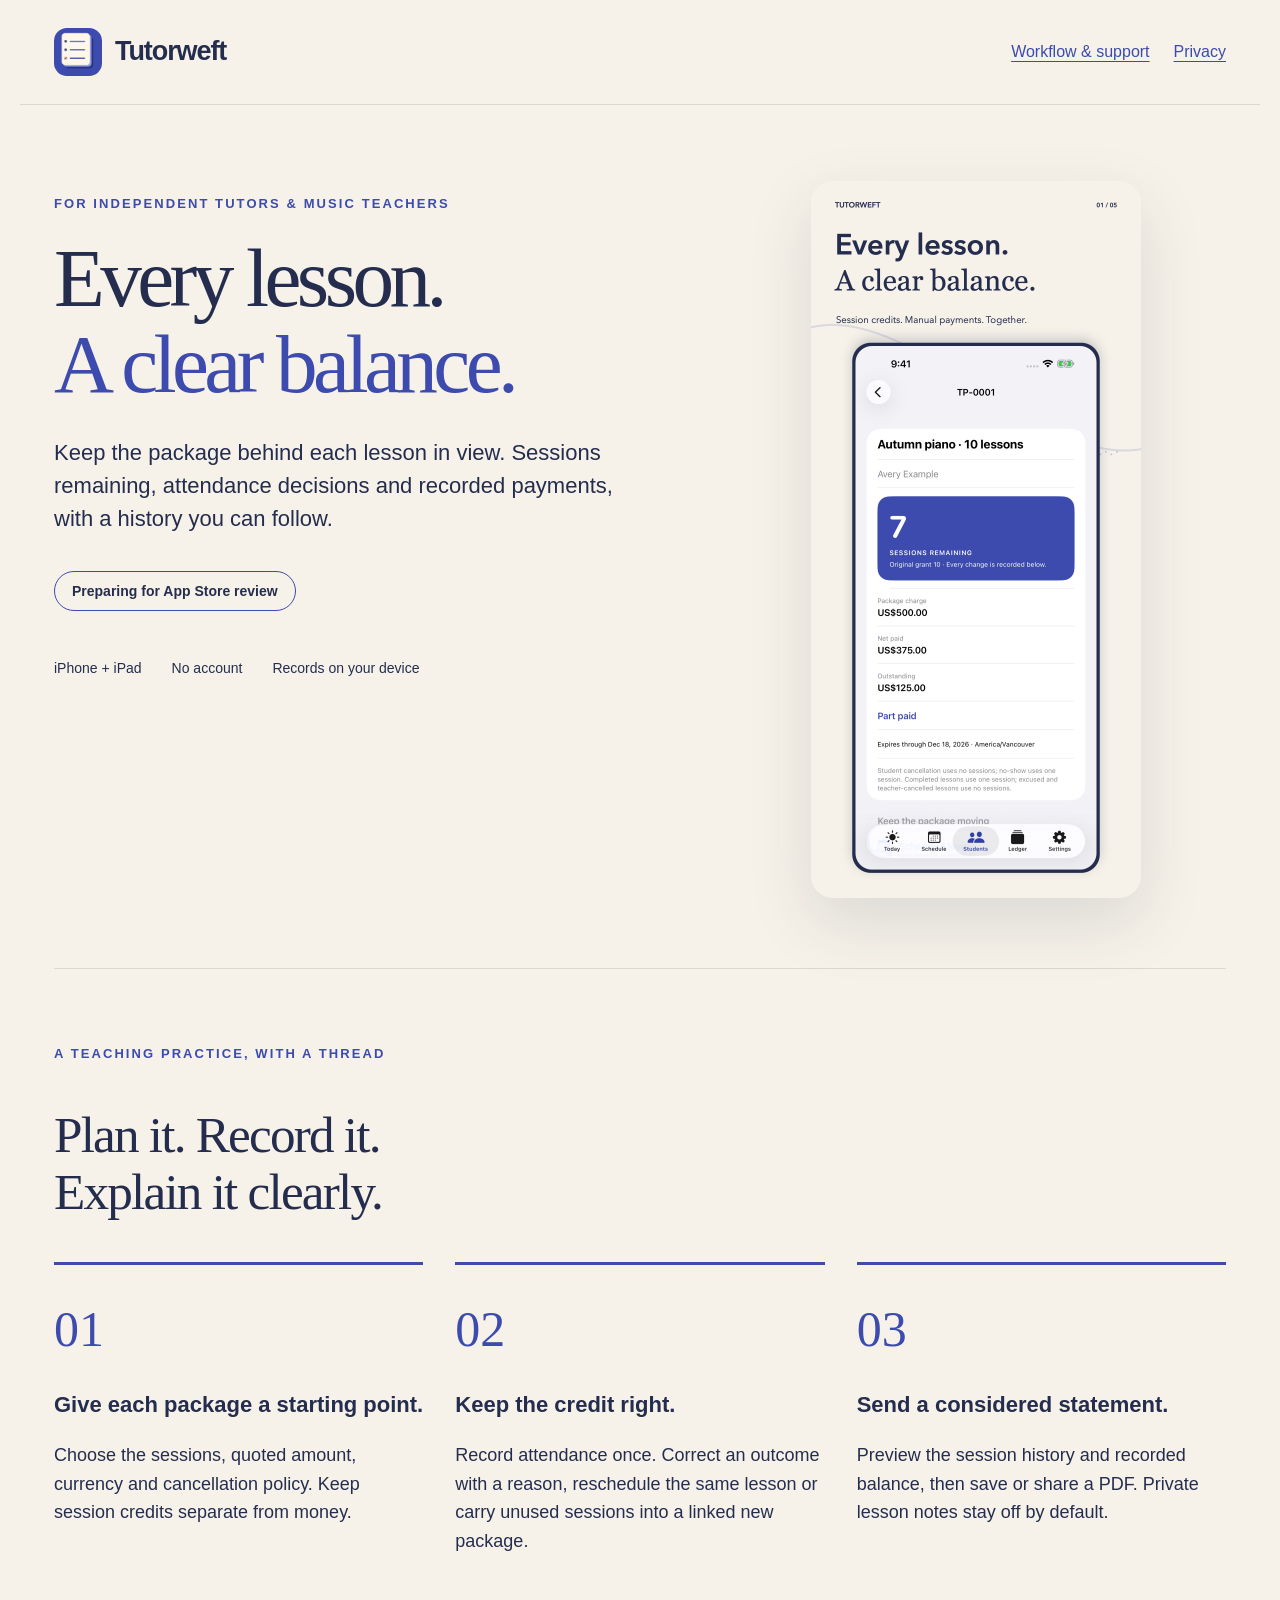
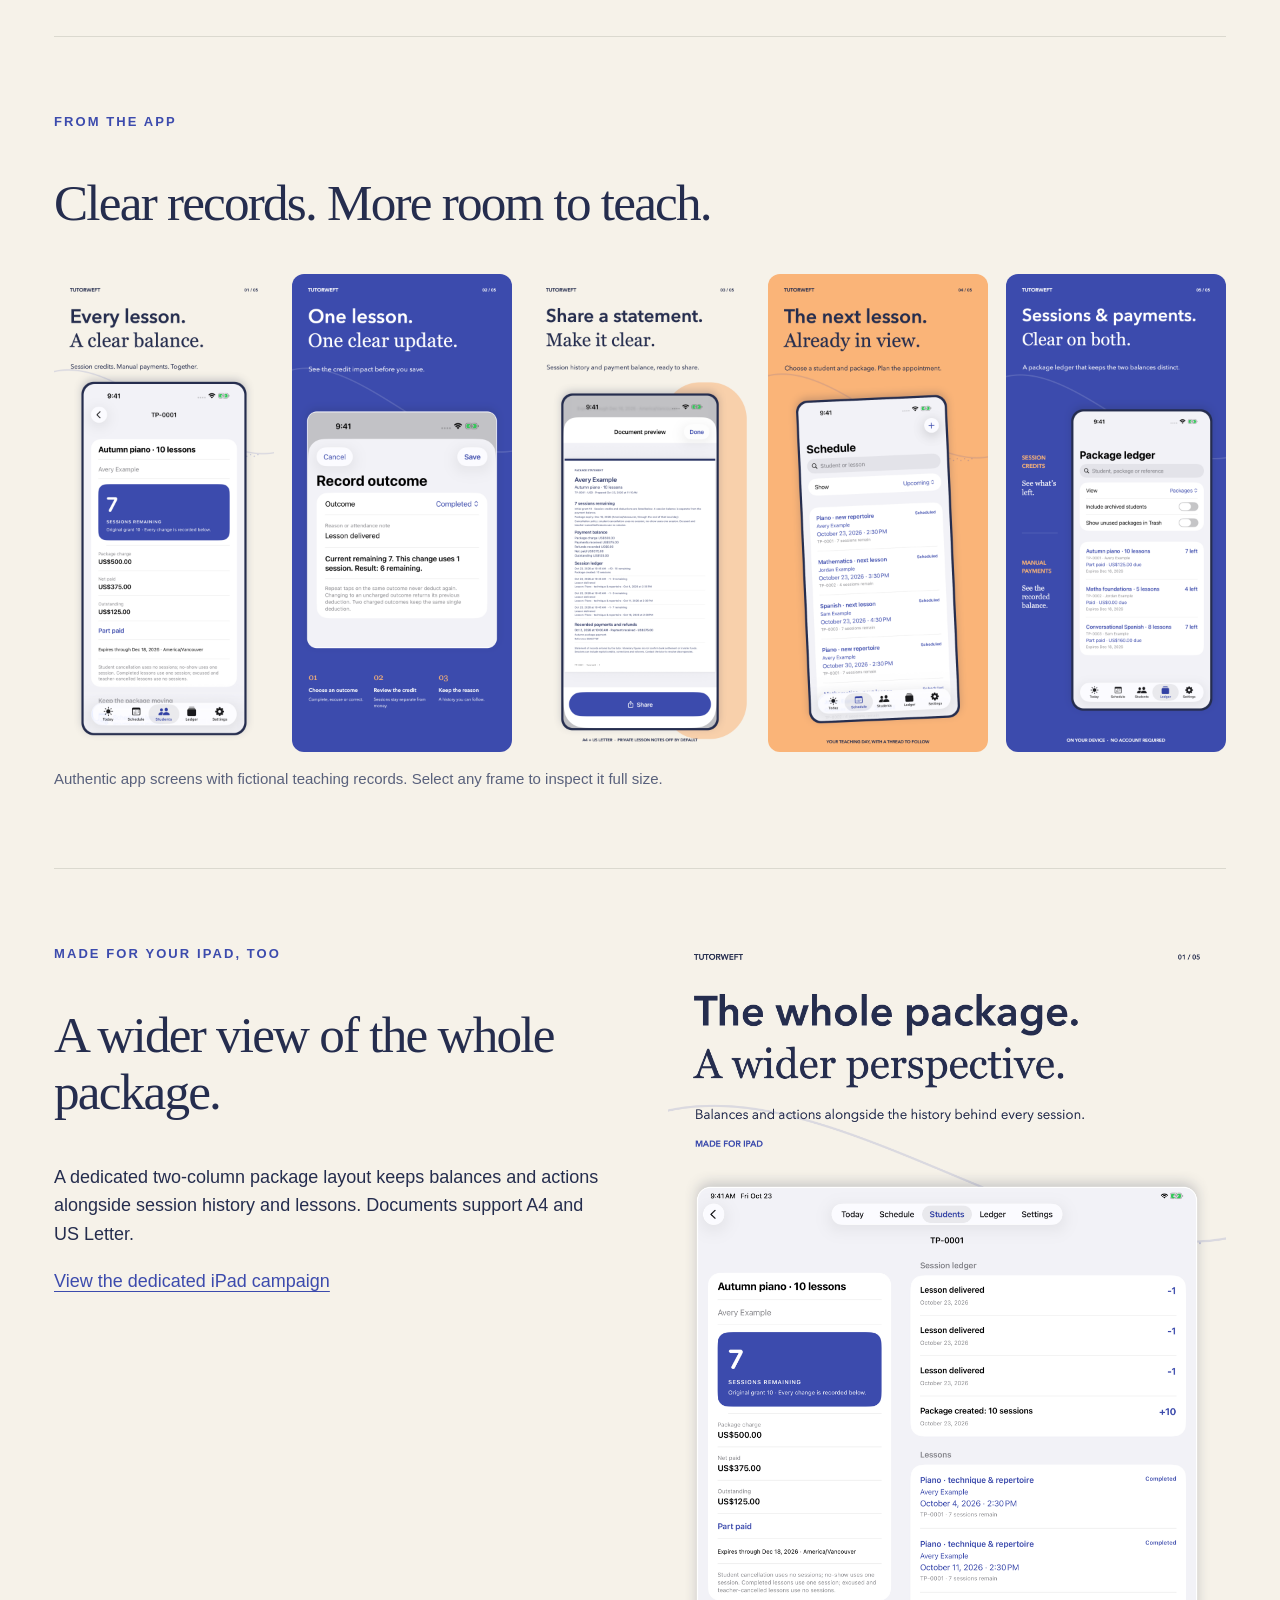
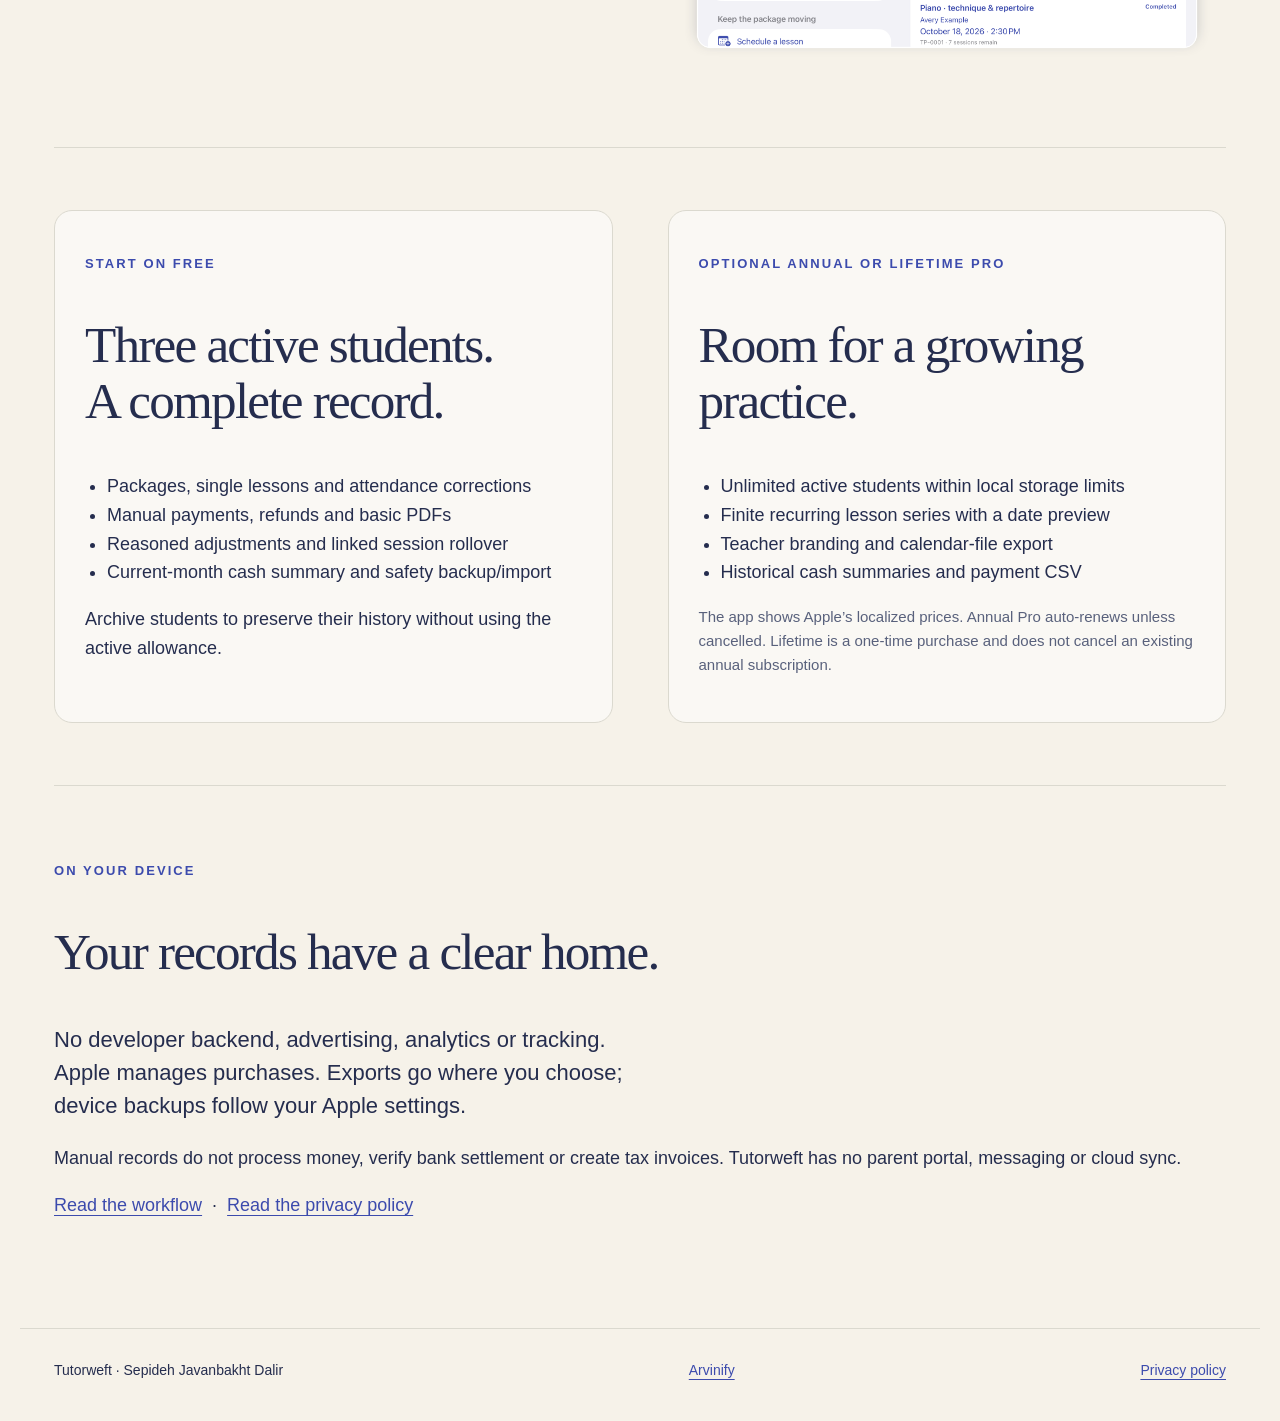
==== index.html @ df99da58 "Publish original Tutorweft campaign, workflow and privacy pages" ====
<!doctype html><html lang="en"><head><meta charset="utf-8"><meta name="viewport" content="width=device-width,initial-scale=1"><meta name="description" content="Lesson packages, session credits and manual payments for independent tutors. Tutorweft keeps a clear history and shares considered PDF statements."><meta property="og:title" content="Tutorweft · Every lesson. A clear balance."><meta property="og:image" content="https://sepidehdalir.github.io/tutorweft/assets/iphone-01.png"><title>Tutorweft · Lesson Packages</title><link rel="stylesheet" href="style.css?v=20261023-2"><link rel="icon" href="assets/icon.png"></head><body><header><a class="brand" href="index.html"><img src="assets/icon.png" width="48" height="48" alt=""><strong>Tutorweft</strong></a><nav aria-label="Main"><a href="support.html">Workflow &amp; support</a><a href="privacy.html">Privacy</a></nav></header><main><section class="hero"><div><p class="eyebrow">For independent tutors &amp; music teachers</p><h1>Every lesson.<br><em>A clear balance.</em></h1><p class="lead">Keep the package behind each lesson in view. Sessions remaining, attendance decisions and recorded payments, with a history you can follow.</p><p class="status" id="availability">Preparing for App Store review</p><div class="promise"><span>iPhone + iPad</span><span>No account</span><span>Records on your device</span></div></div><a href="assets/iphone-01.png" aria-label="View full-size Tutorweft package campaign"><img src="assets/iphone-01.png" alt="Tutorweft shows Avery Example’s package with seven sessions remaining, 375 US dollars recorded paid and 125 outstanding."></a></section><section class="section"><p class="eyebrow">A teaching practice, with a thread</p><h2>Plan it. Record it.<br>Explain it clearly.</h2><div class="trio"><article><span class="number">01</span><h3>Give each package a starting point.</h3><p>Choose the sessions, quoted amount, currency and cancellation policy. Keep session credits separate from money.</p></article><article><span class="number">02</span><h3>Keep the credit right.</h3><p>Record attendance once. Correct an outcome with a reason, reschedule the same lesson or carry unused sessions into a linked new package.</p></article><article><span class="number">03</span><h3>Send a considered statement.</h3><p>Preview the session history and recorded balance, then save or share a PDF. Private lesson notes stay off by default.</p></article></div></section><section class="section"><p class="eyebrow">From the app</p><h2>Clear records. More room to teach.</h2><div class="campaign"><a href="assets/iphone-01.png"><img loading="lazy" src="assets/iphone-01.png" alt="Lesson package balances campaign"></a><a href="assets/iphone-02.png"><img loading="lazy" src="assets/iphone-02.png" alt="Record a lesson outcome with the credit impact visible"></a><a href="assets/iphone-03.png"><img loading="lazy" src="assets/iphone-03.png" alt="Preview and share a package statement PDF"></a><a href="assets/iphone-04.png"><img loading="lazy" src="assets/iphone-04.png" alt="Upcoming lesson schedule"></a><a href="assets/iphone-05.png"><img loading="lazy" src="assets/iphone-05.png" alt="Package ledger with sessions and payment balances"></a></div><p class="muted">Authentic app screens with fictional teaching records. Select any frame to inspect it full size.</p></section><section class="section split"><div><p class="eyebrow">Made for your iPad, too</p><h2>A wider view of the whole package.</h2><p>A dedicated two-column package layout keeps balances and actions alongside session history and lessons. Documents support A4 and US Letter.</p><p><a href="assets/ipad-01.png">View the dedicated iPad campaign</a></p></div><a href="assets/ipad-01.png"><img loading="lazy" src="assets/ipad-01.png" style="max-width:100%;border-radius:18px" alt="Dedicated Tutorweft iPad campaign with the native package workspace"></a></section><section class="section split"><article class="card"><p class="eyebrow">Start on Free</p><h2>Three active students.<br>A complete record.</h2><ul><li>Packages, single lessons and attendance corrections</li><li>Manual payments, refunds and basic PDFs</li><li>Reasoned adjustments and linked session rollover</li><li>Current-month cash summary and safety backup/import</li></ul><p>Archive students to preserve their history without using the active allowance.</p></article><article class="card"><p class="eyebrow">Optional Annual or Lifetime Pro</p><h2>Room for a growing practice.</h2><ul><li>Unlimited active students within local storage limits</li><li>Finite recurring lesson series with a date preview</li><li>Teacher branding and calendar-file export</li><li>Historical cash summaries and payment CSV</li></ul><p class="muted">The app shows Apple’s localized prices. Annual Pro auto-renews unless cancelled. Lifetime is a one-time purchase and does not cancel an existing annual subscription.</p></article></section><section class="section"><p class="eyebrow">On your device</p><h2>Your records have a clear home.</h2><p class="lead">No developer backend, advertising, analytics or tracking. Apple manages purchases. Exports go where you choose; device backups follow your Apple settings.</p><p>Manual records do not process money, verify bank settlement or create tax invoices. Tutorweft has no parent portal, messaging or cloud sync.</p><p><a href="support.html">Read the workflow</a> &nbsp;·&nbsp; <a href="privacy.html">Read the privacy policy</a></p></section></main><footer><span>Tutorweft · Sepideh Javanbakht Dalir</span><a href="https://www.arvinify.com">Arvinify</a><a href="privacy.html">Privacy policy</a></footer></body></html>
---- style.css ----
:root{--paper:#f6f2e9;--ink:#252d4e;--indigo:#3c4bad;--apricot:#fab478;--line:#dbd9cf}*{box-sizing:border-box}body{margin:0;background:var(--paper);color:var(--ink);font:18px/1.6 -apple-system,BlinkMacSystemFont,'Segoe UI',sans-serif}a{color:var(--indigo);text-underline-offset:4px}a:focus-visible,button:focus-visible{outline:3px solid #ad5628;outline-offset:5px}header,main,footer{max-width:1240px;margin:auto;padding:28px 34px}header{display:flex;align-items:center;justify-content:space-between;gap:22px;border-bottom:1px solid var(--line)}.brand{display:flex;align-items:center;gap:13px;color:var(--ink);text-decoration:none;letter-spacing:-.04em;font-size:27px}.brand img{border-radius:13px}nav{display:flex;gap:24px;flex-wrap:wrap}nav a{font-size:16px}.hero{display:grid;grid-template-columns:1.2fr 1fr;align-items:start;gap:70px;padding-top:48px;padding-bottom:70px}.eyebrow{font-size:13px;letter-spacing:.16em;text-transform:uppercase;font-weight:750;color:var(--indigo)}h1{font:normal clamp(50px,6.5vw,94px)/1.04 Georgia,serif;letter-spacing:-.055em;margin:20px 0 28px}h1 em{font-style:normal;color:var(--indigo)}.lead{font-size:22px;max-width:600px;line-height:1.5}.status{display:inline-block;border:1px solid var(--indigo);border-radius:99px;padding:8px 17px;font-size:14px;font-weight:650}.hero img{display:block;width:100%;max-width:330px;margin:auto;border-radius:22px;box-shadow:0 24px 65px #252d4e21}.promise{display:flex;gap:30px;flex-wrap:wrap;font-size:14px;margin-top:32px}.section{padding-top:62px;padding-bottom:62px;border-top:1px solid var(--line)}h2{font:normal clamp(33px,4vw,54px)/1.1 Georgia,serif;letter-spacing:-.035em;max-width:850px}h3{font-size:22px;line-height:1.25}.trio{display:grid;grid-template-columns:repeat(3,1fr);gap:32px}.number{font-family:Georgia,serif;color:var(--indigo);font-size:50px}.trio article{border-top:3px solid var(--indigo);padding-top:24px}.campaign{display:grid;grid-template-columns:repeat(5,1fr);gap:18px;align-items:start}.campaign a{display:block}.campaign img{display:block;width:100%;border-radius:12px}.muted{font-size:15px;color:#59617c}.split{display:grid;grid-template-columns:1fr 1fr;gap:55px}.card{padding:30px;border:1px solid var(--line);border-radius:18px;background:#fff8}.card ul{padding-left:22px}.document{max-width:870px;padding-top:55px;padding-bottom:85px}.document h1{font-size:62px}.document h2{font-size:31px;margin-top:42px}.document p,.document li{max-width:790px}.document ul{padding-left:25px}footer{display:flex;justify-content:space-between;gap:20px;flex-wrap:wrap;border-top:1px solid var(--line);font-size:14px;padding-top:30px;padding-bottom:40px}@media(max-width:800px){header,main,footer{padding-left:22px;padding-right:22px}.hero{grid-template-columns:1fr;gap:35px;padding-top:40px}.hero img{max-width:350px}.trio,.split{grid-template-columns:1fr;gap:28px}.campaign{grid-template-columns:repeat(2,1fr)}.campaign a:last-child{grid-column:span 2;max-width:47%;margin:auto}.section{padding-top:40px;padding-bottom:40px}nav{gap:15px}.brand{font-size:22px}header{align-items:flex-start}.document h1{font-size:48px}}@media(prefers-reduced-motion:reduce){*{scroll-behavior:auto!important}}
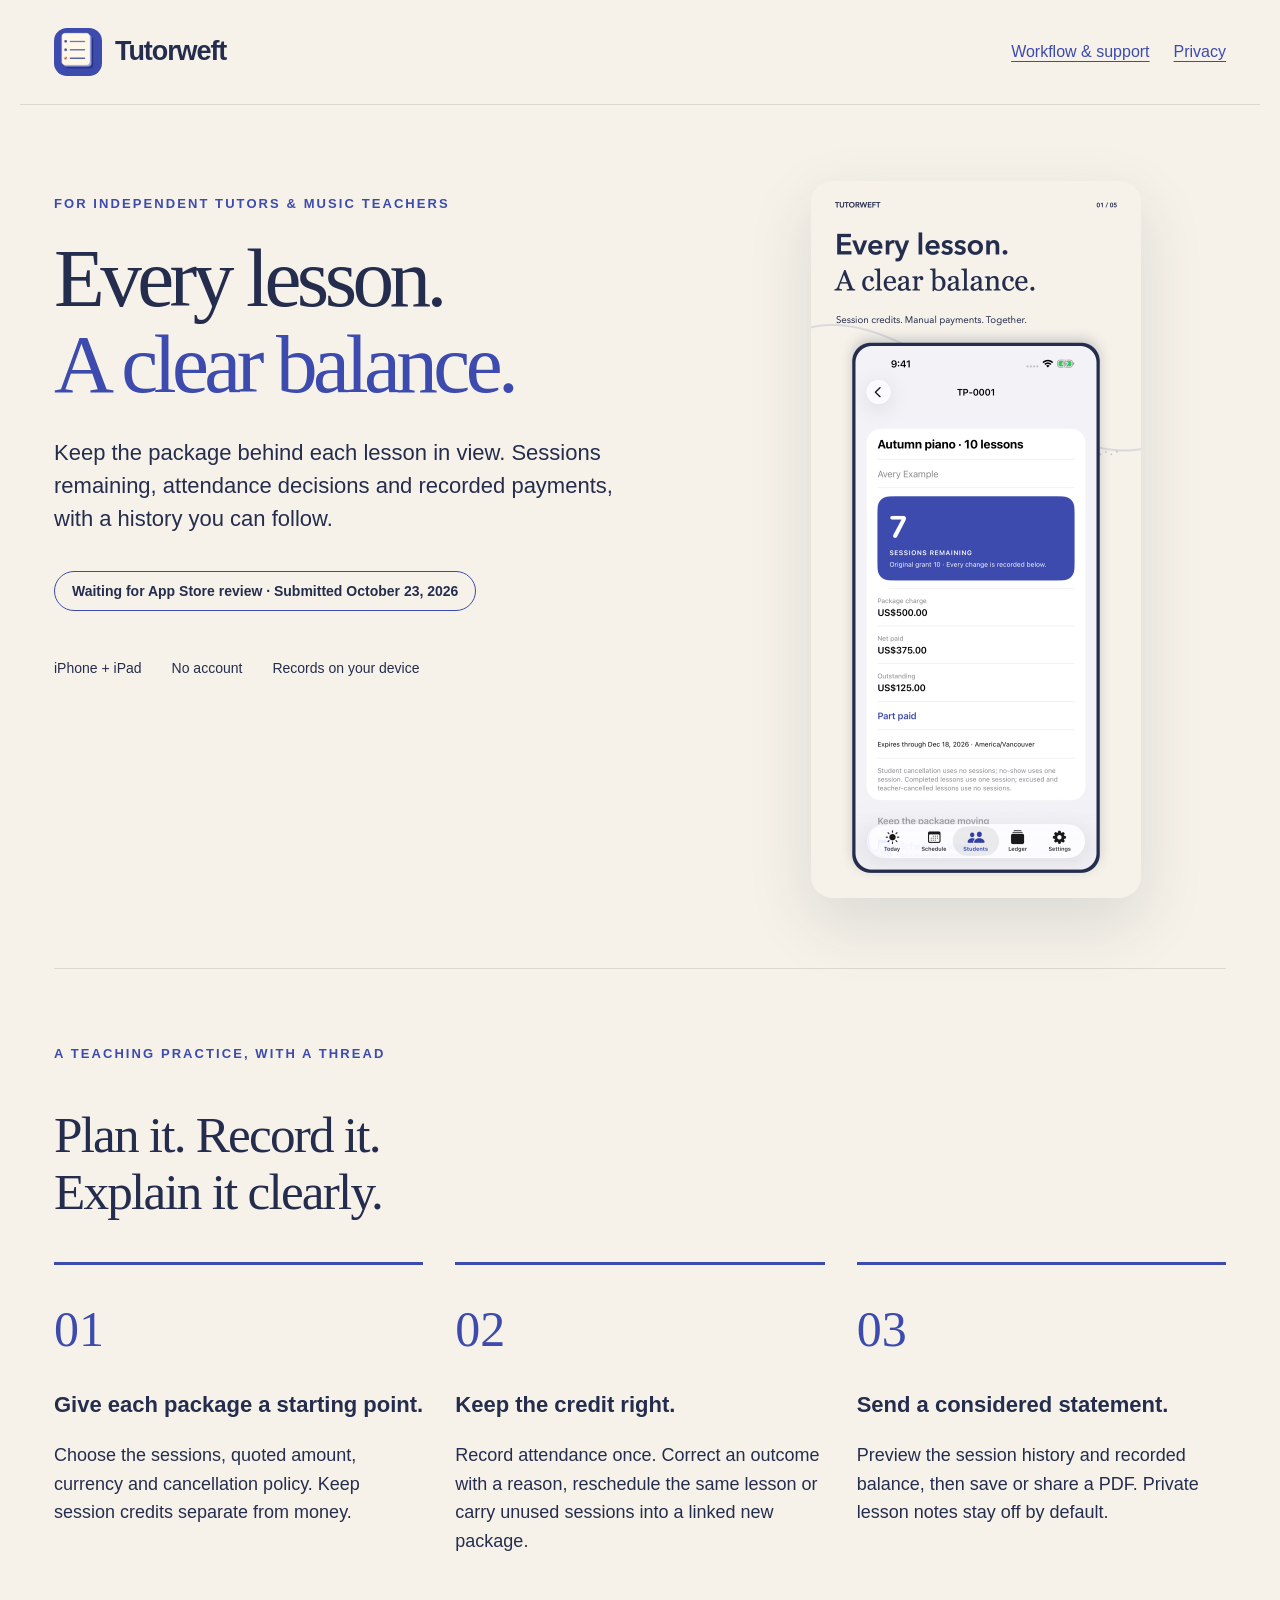
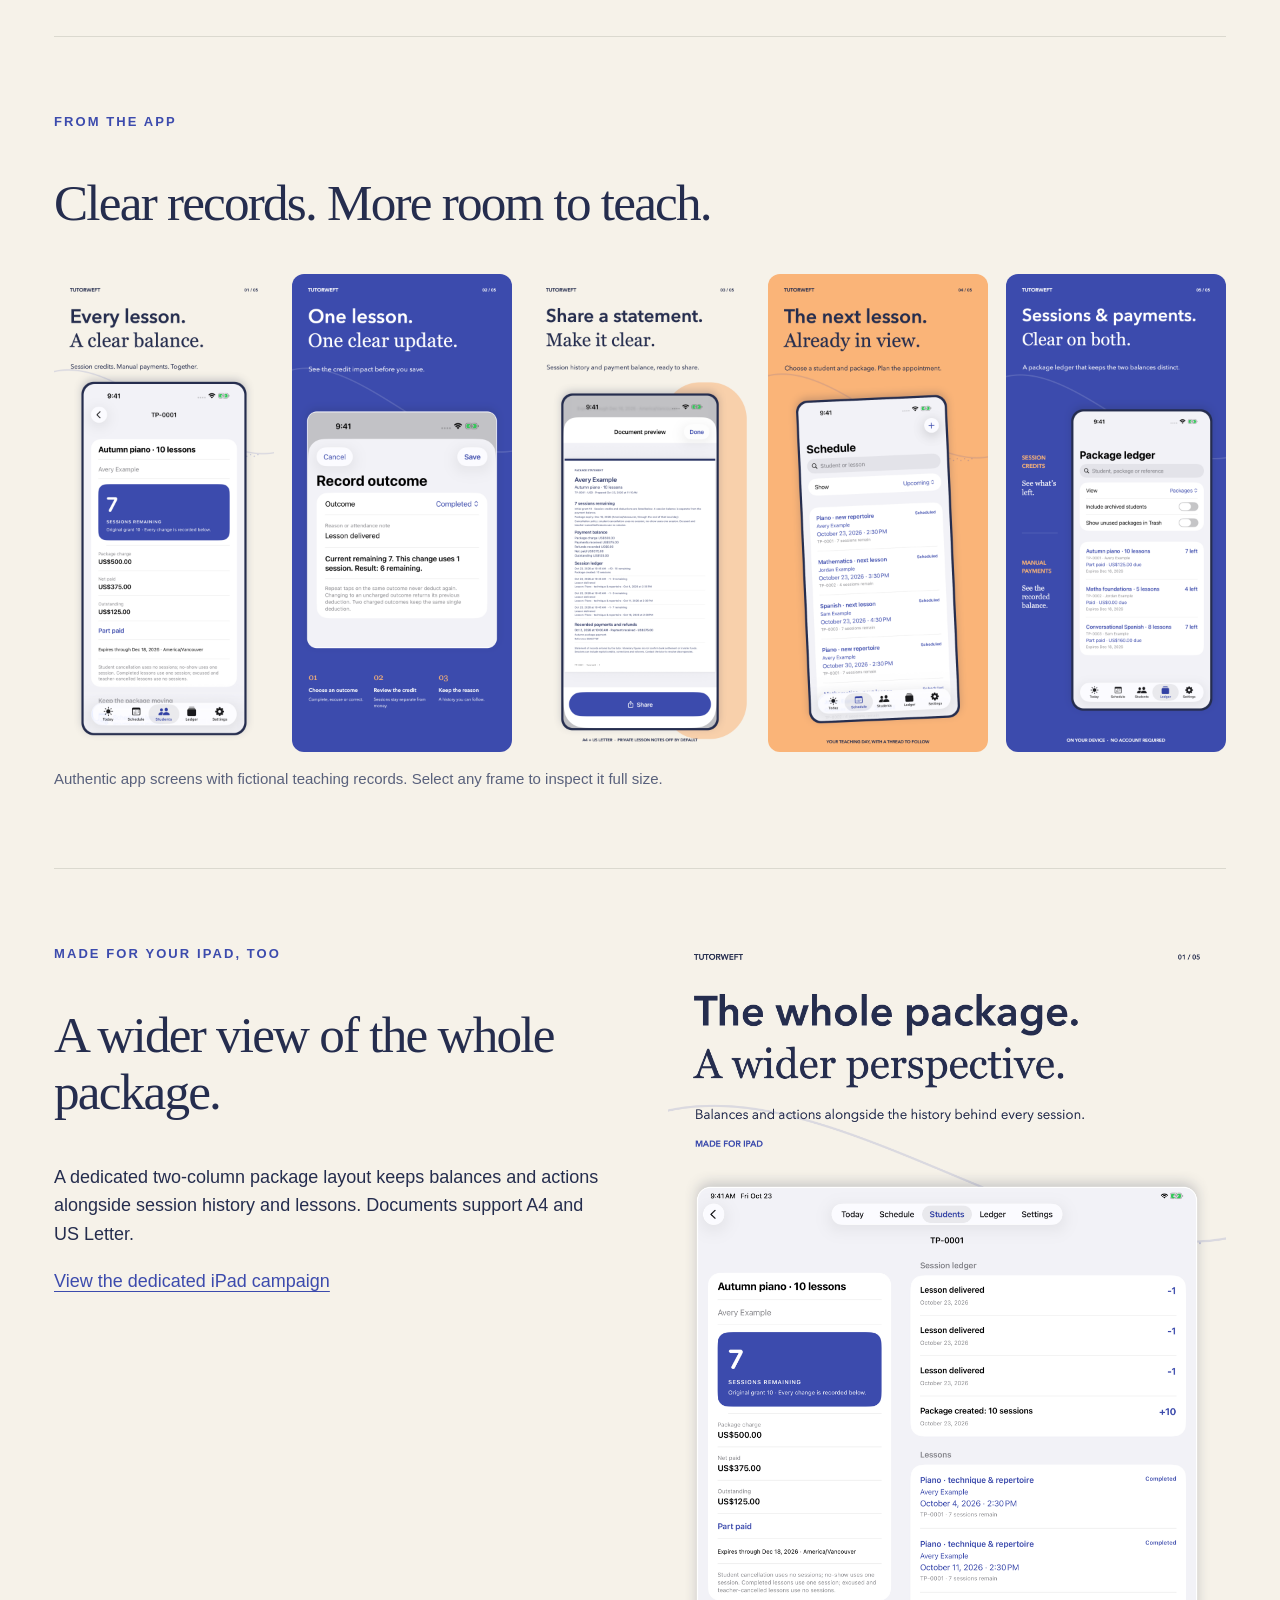
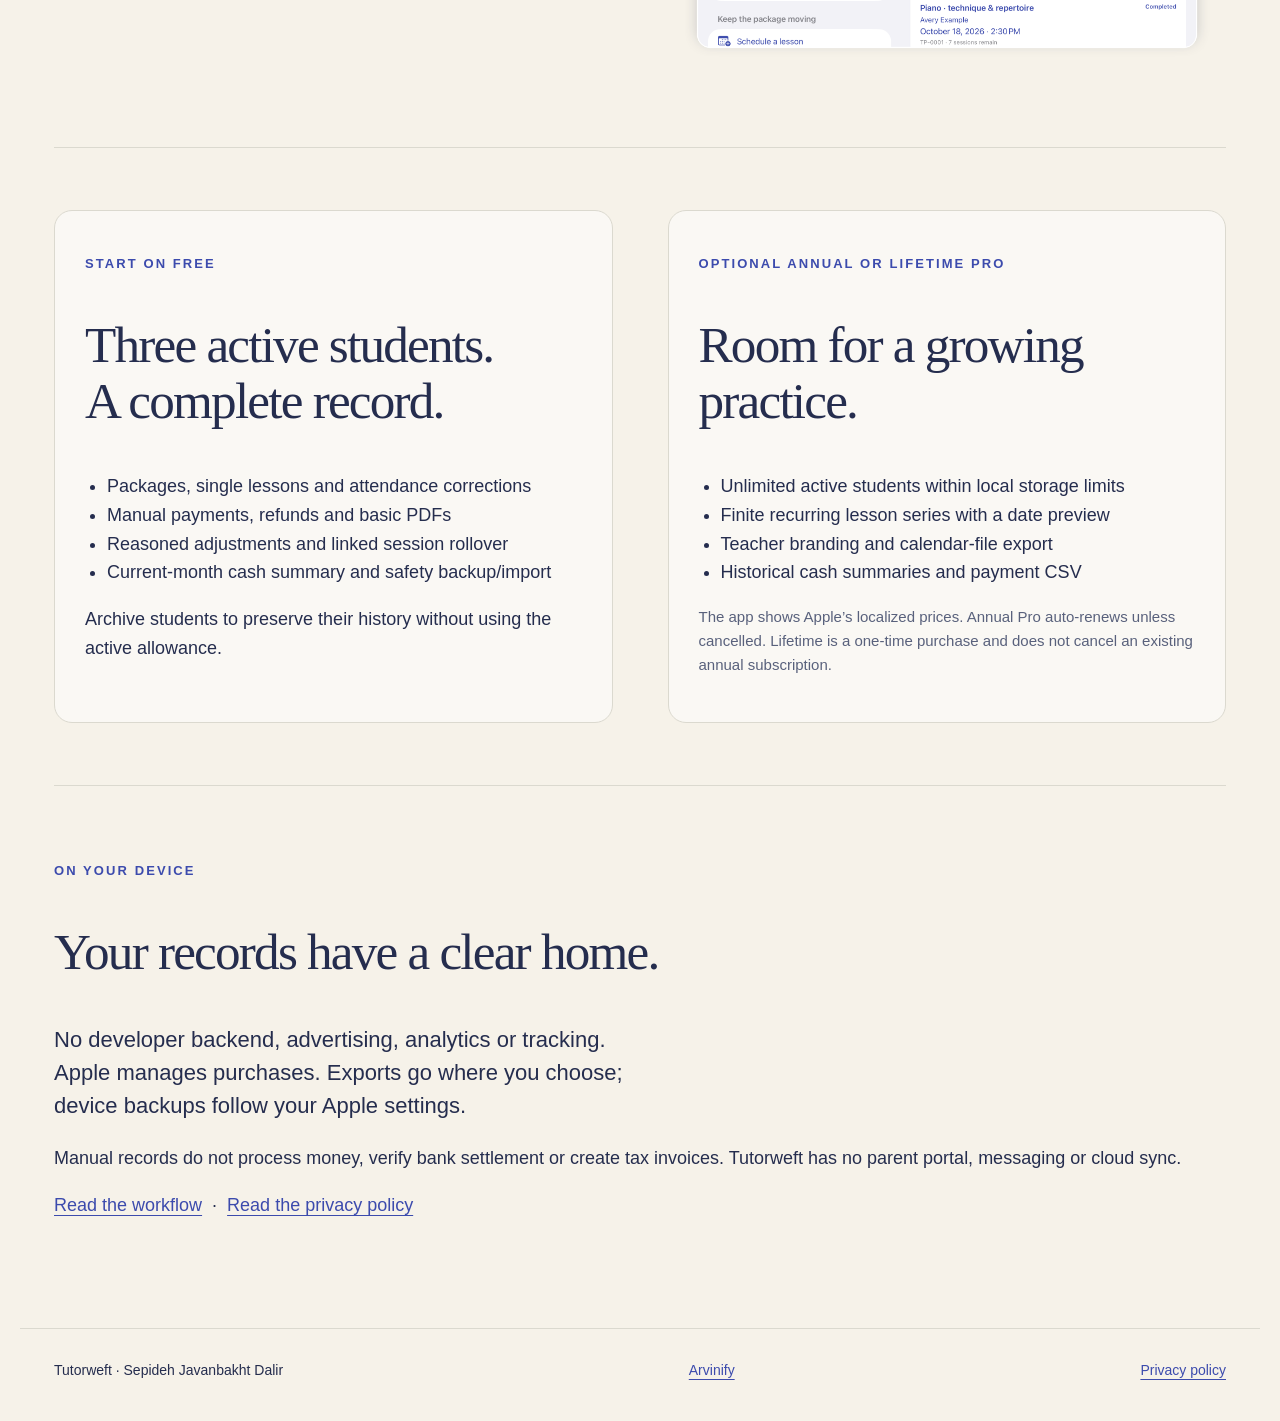
==== commit 760855d7: "Record Tutorweft four-item App Review submission" ====
--- a/index.html
+++ b/index.html
@@ -1 +1 @@
-<!doctype html><html lang="en"><head><meta charset="utf-8"><meta name="viewport" content="width=device-width,initial-scale=1"><meta name="description" content="Lesson packages, session credits and manual payments for independent tutors. Tutorweft keeps a clear history and shares considered PDF statements."><meta property="og:title" content="Tutorweft · Every lesson. A clear balance."><meta property="og:image" content="https://sepidehdalir.github.io/tutorweft/assets/iphone-01.png"><title>Tutorweft · Lesson Packages</title><link rel="stylesheet" href="style.css?v=20261023-2"><link rel="icon" href="assets/icon.png"></head><body><header><a class="brand" href="index.html"><img src="assets/icon.png" width="48" height="48" alt=""><strong>Tutorweft</strong></a><nav aria-label="Main"><a href="support.html">Workflow &amp; support</a><a href="privacy.html">Privacy</a></nav></header><main><section class="hero"><div><p class="eyebrow">For independent tutors &amp; music teachers</p><h1>Every lesson.<br><em>A clear balance.</em></h1><p class="lead">Keep the package behind each lesson in view. Sessions remaining, attendance decisions and recorded payments, with a history you can follow.</p><p class="status" id="availability">Preparing for App Store review</p><div class="promise"><span>iPhone + iPad</span><span>No account</span><span>Records on your device</span></div></div><a href="assets/iphone-01.png" aria-label="View full-size Tutorweft package campaign"><img src="assets/iphone-01.png" alt="Tutorweft shows Avery Example’s package with seven sessions remaining, 375 US dollars recorded paid and 125 outstanding."></a></section><section class="section"><p class="eyebrow">A teaching practice, with a thread</p><h2>Plan it. Record it.<br>Explain it clearly.</h2><div class="trio"><article><span class="number">01</span><h3>Give each package a starting point.</h3><p>Choose the sessions, quoted amount, currency and cancellation policy. Keep session credits separate from money.</p></article><article><span class="number">02</span><h3>Keep the credit right.</h3><p>Record attendance once. Correct an outcome with a reason, reschedule the same lesson or carry unused sessions into a linked new package.</p></article><article><span class="number">03</span><h3>Send a considered statement.</h3><p>Preview the session history and recorded balance, then save or share a PDF. Private lesson notes stay off by default.</p></article></div></section><section class="section"><p class="eyebrow">From the app</p><h2>Clear records. More room to teach.</h2><div class="campaign"><a href="assets/iphone-01.png"><img loading="lazy" src="assets/iphone-01.png" alt="Lesson package balances campaign"></a><a href="assets/iphone-02.png"><img loading="lazy" src="assets/iphone-02.png" alt="Record a lesson outcome with the credit impact visible"></a><a href="assets/iphone-03.png"><img loading="lazy" src="assets/iphone-03.png" alt="Preview and share a package statement PDF"></a><a href="assets/iphone-04.png"><img loading="lazy" src="assets/iphone-04.png" alt="Upcoming lesson schedule"></a><a href="assets/iphone-05.png"><img loading="lazy" src="assets/iphone-05.png" alt="Package ledger with sessions and payment balances"></a></div><p class="muted">Authentic app screens with fictional teaching records. Select any frame to inspect it full size.</p></section><section class="section split"><div><p class="eyebrow">Made for your iPad, too</p><h2>A wider view of the whole package.</h2><p>A dedicated two-column package layout keeps balances and actions alongside session history and lessons. Documents support A4 and US Letter.</p><p><a href="assets/ipad-01.png">View the dedicated iPad campaign</a></p></div><a href="assets/ipad-01.png"><img loading="lazy" src="assets/ipad-01.png" style="max-width:100%;border-radius:18px" alt="Dedicated Tutorweft iPad campaign with the native package workspace"></a></section><section class="section split"><article class="card"><p class="eyebrow">Start on Free</p><h2>Three active students.<br>A complete record.</h2><ul><li>Packages, single lessons and attendance corrections</li><li>Manual payments, refunds and basic PDFs</li><li>Reasoned adjustments and linked session rollover</li><li>Current-month cash summary and safety backup/import</li></ul><p>Archive students to preserve their history without using the active allowance.</p></article><article class="card"><p class="eyebrow">Optional Annual or Lifetime Pro</p><h2>Room for a growing practice.</h2><ul><li>Unlimited active students within local storage limits</li><li>Finite recurring lesson series with a date preview</li><li>Teacher branding and calendar-file export</li><li>Historical cash summaries and payment CSV</li></ul><p class="muted">The app shows Apple’s localized prices. Annual Pro auto-renews unless cancelled. Lifetime is a one-time purchase and does not cancel an existing annual subscription.</p></article></section><section class="section"><p class="eyebrow">On your device</p><h2>Your records have a clear home.</h2><p class="lead">No developer backend, advertising, analytics or tracking. Apple manages purchases. Exports go where you choose; device backups follow your Apple settings.</p><p>Manual records do not process money, verify bank settlement or create tax invoices. Tutorweft has no parent portal, messaging or cloud sync.</p><p><a href="support.html">Read the workflow</a> &nbsp;·&nbsp; <a href="privacy.html">Read the privacy policy</a></p></section></main><footer><span>Tutorweft · Sepideh Javanbakht Dalir</span><a href="https://www.arvinify.com">Arvinify</a><a href="privacy.html">Privacy policy</a></footer></body></html>
+<!doctype html><html lang="en"><head><meta charset="utf-8"><meta name="viewport" content="width=device-width,initial-scale=1"><meta name="description" content="Lesson packages, session credits and manual payments for independent tutors. Tutorweft keeps a clear history and shares considered PDF statements."><meta property="og:title" content="Tutorweft · Every lesson. A clear balance."><meta property="og:image" content="https://sepidehdalir.github.io/tutorweft/assets/iphone-01.png"><title>Tutorweft · Lesson Packages</title><link rel="stylesheet" href="style.css?v=20261023-2"><link rel="icon" href="assets/icon.png"></head><body><header><a class="brand" href="index.html"><img src="assets/icon.png" width="48" height="48" alt=""><strong>Tutorweft</strong></a><nav aria-label="Main"><a href="support.html">Workflow &amp; support</a><a href="privacy.html">Privacy</a></nav></header><main><section class="hero"><div><p class="eyebrow">For independent tutors &amp; music teachers</p><h1>Every lesson.<br><em>A clear balance.</em></h1><p class="lead">Keep the package behind each lesson in view. Sessions remaining, attendance decisions and recorded payments, with a history you can follow.</p><p class="status" id="availability">Waiting for App Store review · Submitted October 23, 2026</p><div class="promise"><span>iPhone + iPad</span><span>No account</span><span>Records on your device</span></div></div><a href="assets/iphone-01.png" aria-label="View full-size Tutorweft package campaign"><img src="assets/iphone-01.png" alt="Tutorweft shows Avery Example’s package with seven sessions remaining, 375 US dollars recorded paid and 125 outstanding."></a></section><section class="section"><p class="eyebrow">A teaching practice, with a thread</p><h2>Plan it. Record it.<br>Explain it clearly.</h2><div class="trio"><article><span class="number">01</span><h3>Give each package a starting point.</h3><p>Choose the sessions, quoted amount, currency and cancellation policy. Keep session credits separate from money.</p></article><article><span class="number">02</span><h3>Keep the credit right.</h3><p>Record attendance once. Correct an outcome with a reason, reschedule the same lesson or carry unused sessions into a linked new package.</p></article><article><span class="number">03</span><h3>Send a considered statement.</h3><p>Preview the session history and recorded balance, then save or share a PDF. Private lesson notes stay off by default.</p></article></div></section><section class="section"><p class="eyebrow">From the app</p><h2>Clear records. More room to teach.</h2><div class="campaign"><a href="assets/iphone-01.png"><img loading="lazy" src="assets/iphone-01.png" alt="Lesson package balances campaign"></a><a href="assets/iphone-02.png"><img loading="lazy" src="assets/iphone-02.png" alt="Record a lesson outcome with the credit impact visible"></a><a href="assets/iphone-03.png"><img loading="lazy" src="assets/iphone-03.png" alt="Preview and share a package statement PDF"></a><a href="assets/iphone-04.png"><img loading="lazy" src="assets/iphone-04.png" alt="Upcoming lesson schedule"></a><a href="assets/iphone-05.png"><img loading="lazy" src="assets/iphone-05.png" alt="Package ledger with sessions and payment balances"></a></div><p class="muted">Authentic app screens with fictional teaching records. Select any frame to inspect it full size.</p></section><section class="section split"><div><p class="eyebrow">Made for your iPad, too</p><h2>A wider view of the whole package.</h2><p>A dedicated two-column package layout keeps balances and actions alongside session history and lessons. Documents support A4 and US Letter.</p><p><a href="assets/ipad-01.png">View the dedicated iPad campaign</a></p></div><a href="assets/ipad-01.png"><img loading="lazy" src="assets/ipad-01.png" style="max-width:100%;border-radius:18px" alt="Dedicated Tutorweft iPad campaign with the native package workspace"></a></section><section class="section split"><article class="card"><p class="eyebrow">Start on Free</p><h2>Three active students.<br>A complete record.</h2><ul><li>Packages, single lessons and attendance corrections</li><li>Manual payments, refunds and basic PDFs</li><li>Reasoned adjustments and linked session rollover</li><li>Current-month cash summary and safety backup/import</li></ul><p>Archive students to preserve their history without using the active allowance.</p></article><article class="card"><p class="eyebrow">Optional Annual or Lifetime Pro</p><h2>Room for a growing practice.</h2><ul><li>Unlimited active students within local storage limits</li><li>Finite recurring lesson series with a date preview</li><li>Teacher branding and calendar-file export</li><li>Historical cash summaries and payment CSV</li></ul><p class="muted">The app shows Apple’s localized prices. Annual Pro auto-renews unless cancelled. Lifetime is a one-time purchase and does not cancel an existing annual subscription.</p></article></section><section class="section"><p class="eyebrow">On your device</p><h2>Your records have a clear home.</h2><p class="lead">No developer backend, advertising, analytics or tracking. Apple manages purchases. Exports go where you choose; device backups follow your Apple settings.</p><p>Manual records do not process money, verify bank settlement or create tax invoices. Tutorweft has no parent portal, messaging or cloud sync.</p><p><a href="support.html">Read the workflow</a> &nbsp;·&nbsp; <a href="privacy.html">Read the privacy policy</a></p></section></main><footer><span>Tutorweft · Sepideh Javanbakht Dalir</span><a href="https://www.arvinify.com">Arvinify</a><a href="privacy.html">Privacy policy</a></footer></body></html>
